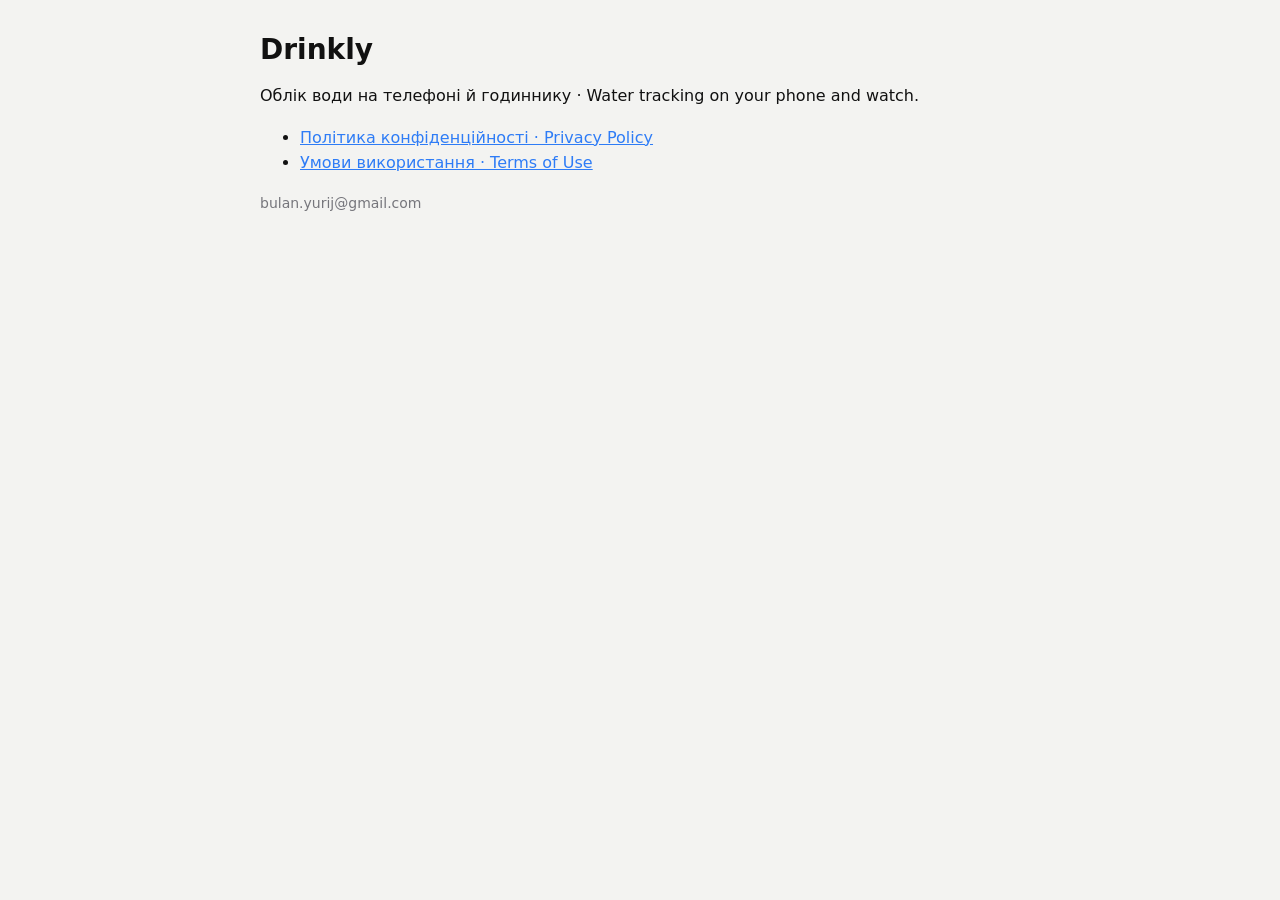
==== index.html @ bb1110c4 "Drinkly privacy policy and terms of use Co-Authored-By: Claude Opus 5.5 <noreply@anthropic.com>" ====
<!doctype html>
<html lang="uk">
<head>
<meta charset="utf-8">
<meta name="viewport" content="width=device-width, initial-scale=1">
<title>Drinkly</title>
<link rel="stylesheet" href="legal.css">
</head>
<body>
<main>
<h1>Drinkly</h1>
<p>Облік води на телефоні й годиннику · Water tracking on your phone and watch.</p>
<ul>
<li><a href="privacy.html">Політика конфіденційності · Privacy Policy</a></li>
<li><a href="terms.html">Умови використання · Terms of Use</a></li>
</ul>
<p class="meta">bulan.yurij@gmail.com</p>
</main>
</body>
</html>
---- legal.css ----
:root {
  --bg: #f3f3f1;
  --text: #111111;
  --muted: #76767c;
  --accent: #2e7cf6;
  --line: #e4e4e0;
  color-scheme: light dark;
}
@media (prefers-color-scheme: dark) {
  :root { --bg: #08090b; --text: #f2f2f2; --muted: #a3a3a8; --accent: #2fb8ff; --line: #24272d; }
}
body {
  margin: 0;
  background: var(--bg);
  color: var(--text);
  font: 16px/1.6 "Onest", system-ui, -apple-system, sans-serif;
}
main { max-width: 760px; margin: 0 auto; padding: 32px 16px 64px; }
article + article { margin-top: 64px; padding-top: 32px; border-top: 1px solid var(--line); }
h1 { font-size: 28px; line-height: 1.25; margin: 0 0 4px; }
h2 { font-size: 19px; margin: 28px 0 8px; }
.meta, .lang { color: var(--muted); font-size: 14px; }
a { color: var(--accent); }
table { width: 100%; border-collapse: collapse; font-size: 14px; }
th, td { text-align: left; vertical-align: top; padding: 8px 6px; border-bottom: 1px solid var(--line); }
th { color: var(--muted); font-weight: 500; }
@media (max-width: 520px) {
  table, tr, td, th { display: block; }
  tr { padding: 8px 0; border-bottom: 1px solid var(--line); }
  th { display: none; }
  td { border: 0; padding: 2px 0; }
}
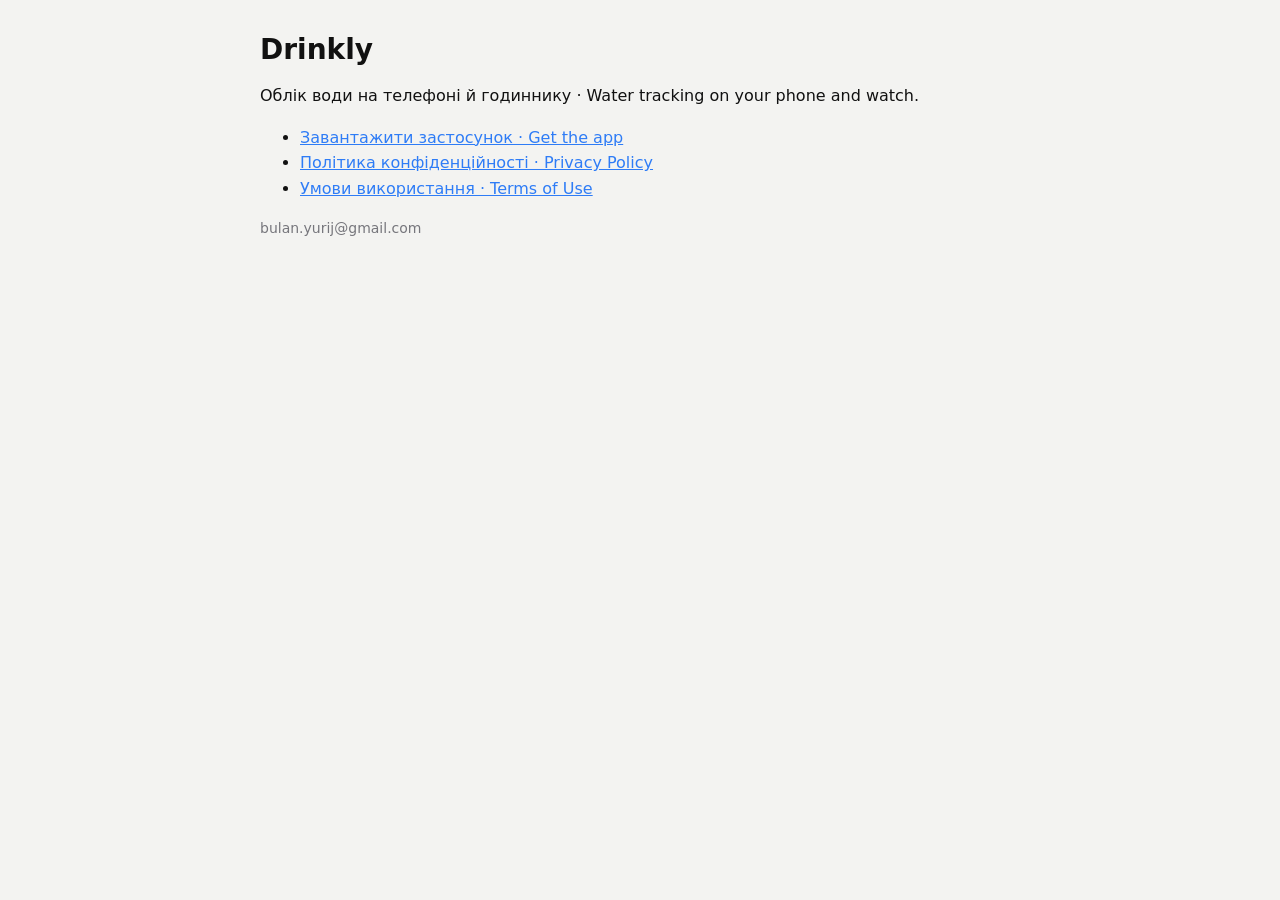
==== commit bbf96739: "Add get.html: phone app stores and watch install steps Co-Authored-By: Claude Opus 5.5 <noreply@anth" ====
--- a/index.html
+++ b/index.html
@@ -11,6 +11,7 @@
 <h1>Drinkly</h1>
 <p>Облік води на телефоні й годиннику · Water tracking on your phone and watch.</p>
 <ul>
+<li><a href="get.html">Завантажити застосунок · Get the app</a></li>
 <li><a href="privacy.html">Політика конфіденційності · Privacy Policy</a></li>
 <li><a href="terms.html">Умови використання · Terms of Use</a></li>
 </ul>
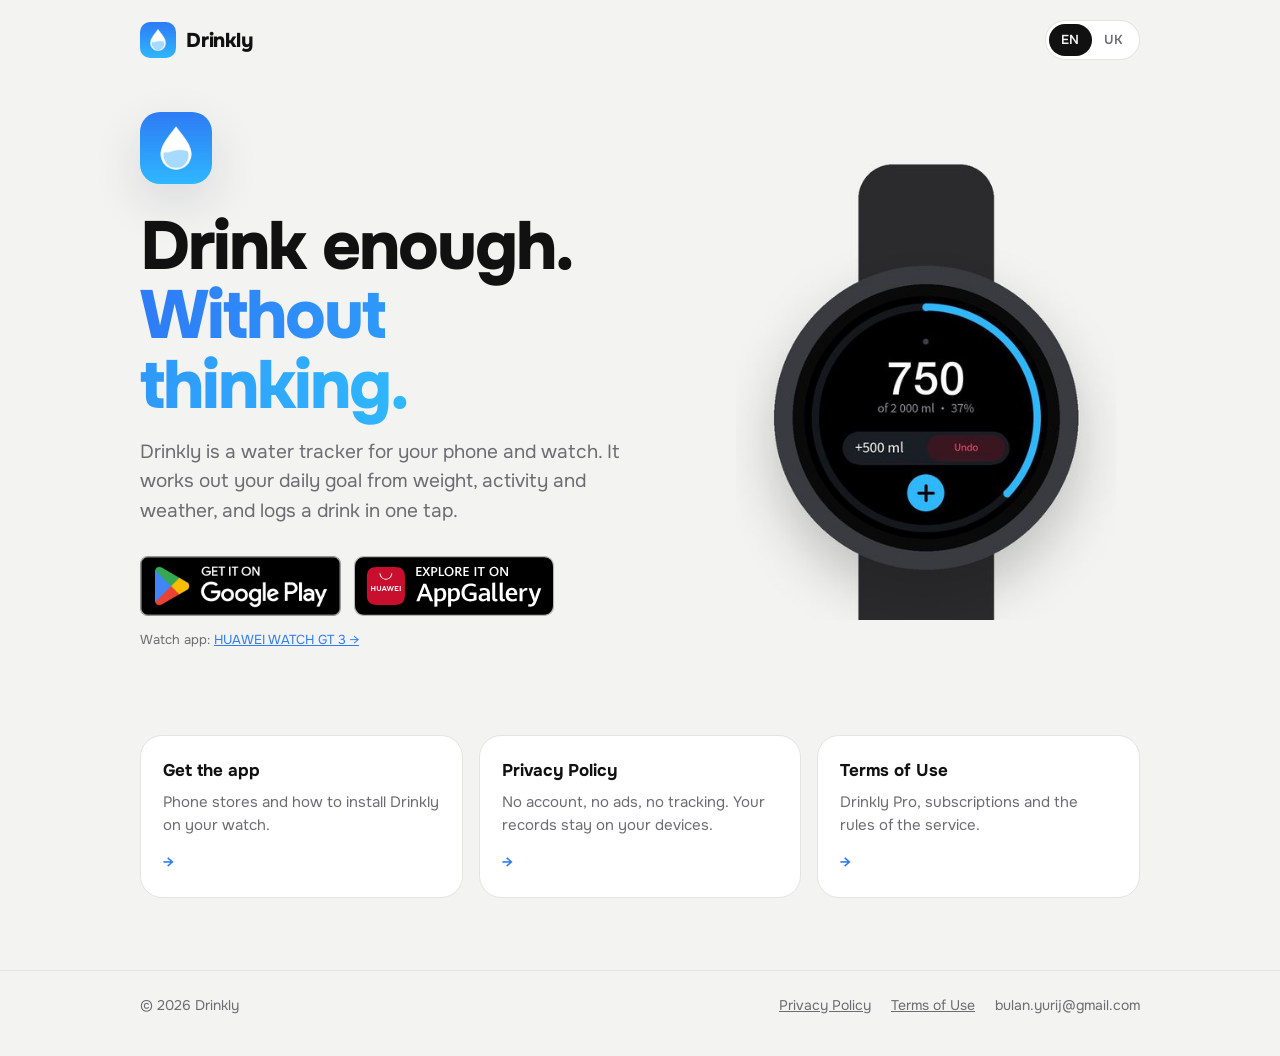
==== commit b9b26cfd: "Restyle index, privacy and terms like get.html; shared site.css/site.js Co-Authored-By: Claude Opus " ====
--- a/index.html
+++ b/index.html
@@ -1,21 +1,87 @@
 <!doctype html>
-<html lang="uk">
+<html lang="en" data-lang="en" data-title-en="Drinkly — water tracker for phone and watch" data-title-uk="Drinkly — облік води на телефоні й годиннику">
 <head>
 <meta charset="utf-8">
 <meta name="viewport" content="width=device-width, initial-scale=1">
-<title>Drinkly</title>
-<link rel="stylesheet" href="legal.css">
+<title>Drinkly — water tracker for phone and watch</title>
+<meta name="description" content="Drinkly works out your daily water goal and lets you log a drink from your phone or your watch.">
+<link rel="icon" href="img/icon.png">
+<link rel="preconnect" href="https://fonts.googleapis.com">
+<link rel="preconnect" href="https://fonts.gstatic.com" crossorigin>
+<link rel="stylesheet" href="https://fonts.googleapis.com/css2?family=Onest:wght@400;500;600;800&display=swap">
+<link rel="stylesheet" href="site.css">
 </head>
 <body>
+<header>
+  <div class="wrap">
+    <a class="brand" href="index.html"><img src="img/icon.png" alt="">Drinkly</a>
+    <div class="lang" role="group" aria-label="Language">
+      <button type="button" data-set="en" aria-pressed="true">EN</button>
+      <button type="button" data-set="uk" aria-pressed="false">UK</button>
+    </div>
+  </div>
+</header>
+
 <main>
-<h1>Drinkly</h1>
-<p>Облік води на телефоні й годиннику · Water tracking on your phone and watch.</p>
-<ul>
-<li><a href="get.html">Завантажити застосунок · Get the app</a></li>
-<li><a href="privacy.html">Політика конфіденційності · Privacy Policy</a></li>
-<li><a href="terms.html">Умови використання · Terms of Use</a></li>
-</ul>
-<p class="meta">bulan.yurij@gmail.com</p>
+  <section class="wrap hero">
+    <div>
+      <img class="hero-icon" src="img/icon.png" width="192" height="192" alt="">
+      <h1 data-l="en">Drink enough.<br><em>Without thinking.</em></h1>
+      <h1 data-l="uk">Пийте достатньо.<br><em>Не думаючи.</em></h1>
+      <p class="lead" data-l="en">Drinkly is a water tracker for your phone and watch. It works out your daily goal from weight, activity and weather, and logs a drink in one tap.</p>
+      <p class="lead" data-l="uk">Drinkly — облік води на телефоні й годиннику. Він рахує вашу денну норму з ваги, активності й погоди та записує напій одним дотиком.</p>
+
+      <div class="badges">
+        <a class="badge" href="https://play.google.com/store/apps/details?id=com.bulany.drinkly.android" rel="noopener">
+          <img data-l="en" src="img/google-play-en.png" width="564" height="168" alt="Get it on Google Play">
+          <img data-l="uk" src="img/google-play-uk.png" width="646" height="192" alt="Завантажити з Google Play">
+        </a>
+        <a class="badge" href="https://appgallery.huawei.com/app/C119541665" rel="noopener">
+          <img src="img/appgallery-en.svg" width="564" height="168" alt="Explore it on AppGallery">
+        </a>
+      </div>
+      <p class="note" data-l="en">Watch app: <a href="get.html#watch">HUAWEI WATCH GT 3 →</a></p>
+      <p class="note" data-l="uk">Застосунок для годинника: <a href="get.html#watch">HUAWEI WATCH GT 3 →</a></p>
+    </div>
+    <div class="shot">
+      <img data-l="en" src="img/05-watch-en.jpg" width="450" height="550" alt="Drinkly on a round watch: 750 of 2 000 ml">
+      <img data-l="uk" src="img/05-watch-uk.jpg" width="450" height="550" alt="Drinkly на круглому годиннику">
+    </div>
+  </section>
+
+  <section class="wrap links">
+    <a class="link-card" href="get.html">
+      <b data-l="en">Get the app</b><b data-l="uk">Завантажити застосунок</b>
+      <span data-l="en">Phone stores and how to install Drinkly on your watch.</span>
+      <span data-l="uk">Магазини для телефона й встановлення на годинник.</span>
+      <span class="arrow">→</span>
+    </a>
+    <a class="link-card" href="privacy.html">
+      <b data-l="en">Privacy Policy</b><b data-l="uk">Політика конфіденційності</b>
+      <span data-l="en">No account, no ads, no tracking. Your records stay on your devices.</span>
+      <span data-l="uk">Без акаунта, реклами й стеження. Записи лишаються на ваших пристроях.</span>
+      <span class="arrow">→</span>
+    </a>
+    <a class="link-card" href="terms.html">
+      <b data-l="en">Terms of Use</b><b data-l="uk">Умови використання</b>
+      <span data-l="en">Drinkly Pro, subscriptions and the rules of the service.</span>
+      <span data-l="uk">Drinkly Pro, підписки та правила сервісу.</span>
+      <span class="arrow">→</span>
+    </a>
+  </section>
 </main>
+
+<footer>
+  <div class="wrap">
+    <span>© 2026 Drinkly</span>
+    <nav>
+      <a href="privacy.html"><span data-l="en">Privacy Policy</span><span data-l="uk">Політика конфіденційності</span></a>
+      <a href="terms.html"><span data-l="en">Terms of Use</span><span data-l="uk">Умови використання</span></a>
+      <span>bulan.yurij@gmail.com</span>
+    </nav>
+  </div>
+</footer>
+
+<script src="site.js"></script>
 </body>
 </html>
--- a/site.css
+++ b/site.css
@@ -0,0 +1,125 @@
+:root {
+  --bg: #f3f3f1;
+  --card: #ffffff;
+  --text: #111111;
+  --muted: #6c6c72;
+  --line: #e4e4e0;
+  --accent: #2e7cf6;
+  --accent-2: #2fb8ff;
+  --shadow: 0 18px 50px rgba(17, 30, 60, .12);
+  color-scheme: light;
+}
+@media (prefers-color-scheme: dark) {
+  :root {
+    --bg: #08090b; --card: #14161a; --text: #f2f2f2; --muted: #a3a3a8; --line: #24272d;
+    --accent: #2fb8ff; --accent-2: #2e7cf6;
+    --shadow: 0 18px 50px rgba(0, 0, 0, .5);
+    color-scheme: dark;
+  }
+}
+* { box-sizing: border-box; }
+html:not([data-lang="uk"]) [data-l="uk"], html[data-lang="uk"] [data-l="en"] { display: none !important; }
+body {
+  margin: 0;
+  background: var(--bg);
+  color: var(--text);
+  font: 16px/1.55 "Onest", system-ui, -apple-system, "Segoe UI", sans-serif;
+  -webkit-font-smoothing: antialiased;
+}
+a { color: var(--accent); }
+.wrap { max-width: 1040px; margin: 0 auto; padding-inline: max(20px, env(safe-area-inset-left, 0px)) max(20px, env(safe-area-inset-right, 0px)); }
+
+header { padding-block: 20px; }
+header .wrap { display: flex; align-items: center; justify-content: space-between; gap: 16px; }
+.brand { display: flex; align-items: center; gap: 10px; color: var(--text); text-decoration: none; font-weight: 800; font-size: 20px; letter-spacing: -.01em; }
+.brand img { width: 36px; height: 36px; border-radius: 10px; }
+.lang { display: inline-flex; padding: 3px; border-radius: 999px; background: var(--card); border: 1px solid var(--line); }
+.lang button {
+  font: inherit; font-size: 13px; font-weight: 600; letter-spacing: .04em;
+  border: 0; background: transparent; color: var(--muted); padding: 6px 12px; border-radius: 999px; cursor: pointer;
+}
+.lang button[aria-pressed="true"] { background: var(--text); color: var(--bg); }
+
+.hero { display: grid; grid-template-columns: 1.1fr .9fr; gap: 48px; align-items: center; padding-block: 32px 72px; }
+.hero > * { min-width: 0; }
+.eyebrow { display: inline-block; font-size: 13px; font-weight: 600; letter-spacing: .08em; text-transform: uppercase; color: var(--accent); margin-bottom: 14px; }
+h1 { font-size: clamp(40px, 6.4vw, 68px); line-height: 1.02; letter-spacing: -.03em; font-weight: 800; margin: 0 0 18px; text-wrap: balance; }
+h1 em { font-style: normal; background: linear-gradient(90deg, var(--accent), var(--accent-2)); -webkit-background-clip: text; background-clip: text; color: transparent; }
+.lead { font-size: 19px; color: var(--muted); max-width: 30em; margin: 0 0 30px; }
+
+.badges { display: flex; flex-wrap: wrap; gap: 12px; }
+.badge { display: block; border-radius: 12px; transition: transform .15s ease; }
+.badge:hover { transform: translateY(-2px); }
+.badge:focus-visible { outline: 3px solid var(--accent); outline-offset: 3px; }
+.badge img { display: block; height: 60px; width: auto; }
+.note { font-size: 13px; color: var(--muted); margin-top: 14px; }
+
+.shot { justify-self: center; width: 100%; max-width: 380px; border-radius: 28px; overflow: hidden; background: #f3f3f1; }
+.shot img { display: block; width: 100%; height: auto; }
+
+.features { display: grid; grid-template-columns: repeat(3, 1fr); gap: 16px; padding-bottom: 72px; }
+.feature { background: var(--card); border: 1px solid var(--line); border-radius: 22px; padding: 22px; }
+.feature .num { font-size: 30px; font-weight: 800; letter-spacing: -.02em; color: var(--accent); }
+.feature h3 { margin: 6px 0 4px; font-size: 17px; }
+.feature p { margin: 0; color: var(--muted); font-size: 15px; }
+
+.watch { display: grid; grid-template-columns: .8fr 1.2fr; gap: 40px; align-items: center;
+  background: var(--card); border: 1px solid var(--line); border-radius: 32px; padding: 32px; margin-bottom: 72px; scroll-margin-top: 16px; }
+.watch > * { min-width: 0; }
+.watch .shot { box-shadow: none; border-radius: 22px; max-width: 300px; }
+h2 { font-size: clamp(28px, 4vw, 40px); line-height: 1.1; letter-spacing: -.02em; margin: 0 0 12px; text-wrap: balance; }
+.chip { display: inline-block; font-size: 13px; font-weight: 600; padding: 5px 12px; border-radius: 999px; background: var(--bg); border: 1px solid var(--line); margin-bottom: 14px; }
+ol.steps { list-style: none; counter-reset: s; padding: 0; margin: 20px 0; display: grid; gap: 14px; }
+ol.steps li { counter-increment: s; display: grid; grid-template-columns: 34px 1fr; gap: 12px; align-items: start; }
+ol.steps li::before {
+  content: counter(s); width: 34px; height: 34px; border-radius: 50%; display: grid; place-items: center;
+  font-weight: 700; font-size: 15px; color: #fff; background: linear-gradient(135deg, var(--accent), var(--accent-2));
+}
+ol.steps li > span { padding-top: 5px; }
+.muted { color: var(--muted); font-size: 15px; }
+
+footer { border-top: 1px solid var(--line); padding-block: 24px 40px; color: var(--muted); font-size: 14px; }
+footer .wrap { display: flex; flex-wrap: wrap; gap: 8px 20px; justify-content: space-between; }
+footer nav { display: flex; flex-wrap: wrap; gap: 8px 20px; }
+footer a { color: var(--muted); }
+
+@media (max-width: 820px) {
+  .hero { grid-template-columns: 1fr; gap: 36px; padding-top: 16px; }
+  .hero .shot { max-width: 300px; }
+  .features { grid-template-columns: 1fr; }
+  .watch { grid-template-columns: 1fr; padding: 22px; }
+  .watch .shot { order: 2; justify-self: center; }
+}
+@media (max-width: 440px) {
+  .badge img { height: 52px; }
+}
+
+.links { display: grid; grid-template-columns: repeat(3, 1fr); gap: 16px; padding-bottom: 72px; }
+.link-card { display: flex; flex-direction: column; gap: 6px; background: var(--card); border: 1px solid var(--line); border-radius: 22px; padding: 22px; color: var(--text); text-decoration: none; transition: transform .15s ease, border-color .15s ease; }
+.link-card:hover { transform: translateY(-2px); border-color: var(--accent); }
+.link-card:focus-visible { outline: 3px solid var(--accent); outline-offset: 3px; }
+.link-card b { font-size: 17px; }
+.link-card span { color: var(--muted); font-size: 15px; }
+.link-card .arrow { color: var(--accent); font-weight: 600; margin-top: auto; padding-top: 8px; }
+.hero-icon { width: 72px; height: 72px; border-radius: 20px; margin-bottom: 20px; box-shadow: var(--shadow); }
+@media (max-width: 820px) { .links { grid-template-columns: 1fr; } }
+
+/* Legal documents */
+.doc { max-width: 760px; margin: 0 auto; padding-block: 24px 72px; }
+.doc h1 { font-size: clamp(32px, 5vw, 48px); margin-bottom: 8px; }
+.doc h2 { font-size: 21px; letter-spacing: -.01em; margin: 36px 0 10px; }
+.doc .meta { color: var(--muted); font-size: 14px; margin: 0 0 28px; }
+.doc p, .doc li { color: var(--text); }
+.doc ul { padding-left: 1.2em; }
+.doc li + li { margin-top: 6px; }
+.doc table { width: 100%; border-collapse: collapse; font-size: 14px; background: var(--card); border: 1px solid var(--line); border-radius: 16px; overflow: hidden; }
+.doc th, .doc td { text-align: left; vertical-align: top; padding: 12px 14px; border-bottom: 1px solid var(--line); }
+.doc tr:last-child td { border-bottom: 0; }
+.doc th { color: var(--muted); font-weight: 500; }
+@media (max-width: 560px) {
+  .doc table, .doc tr, .doc td, .doc th { display: block; }
+  .doc tr { padding: 10px 14px; border-bottom: 1px solid var(--line); }
+  .doc tr:last-child { border-bottom: 0; }
+  .doc th { display: none; }
+  .doc td { border: 0; padding: 2px 0; }
+}
